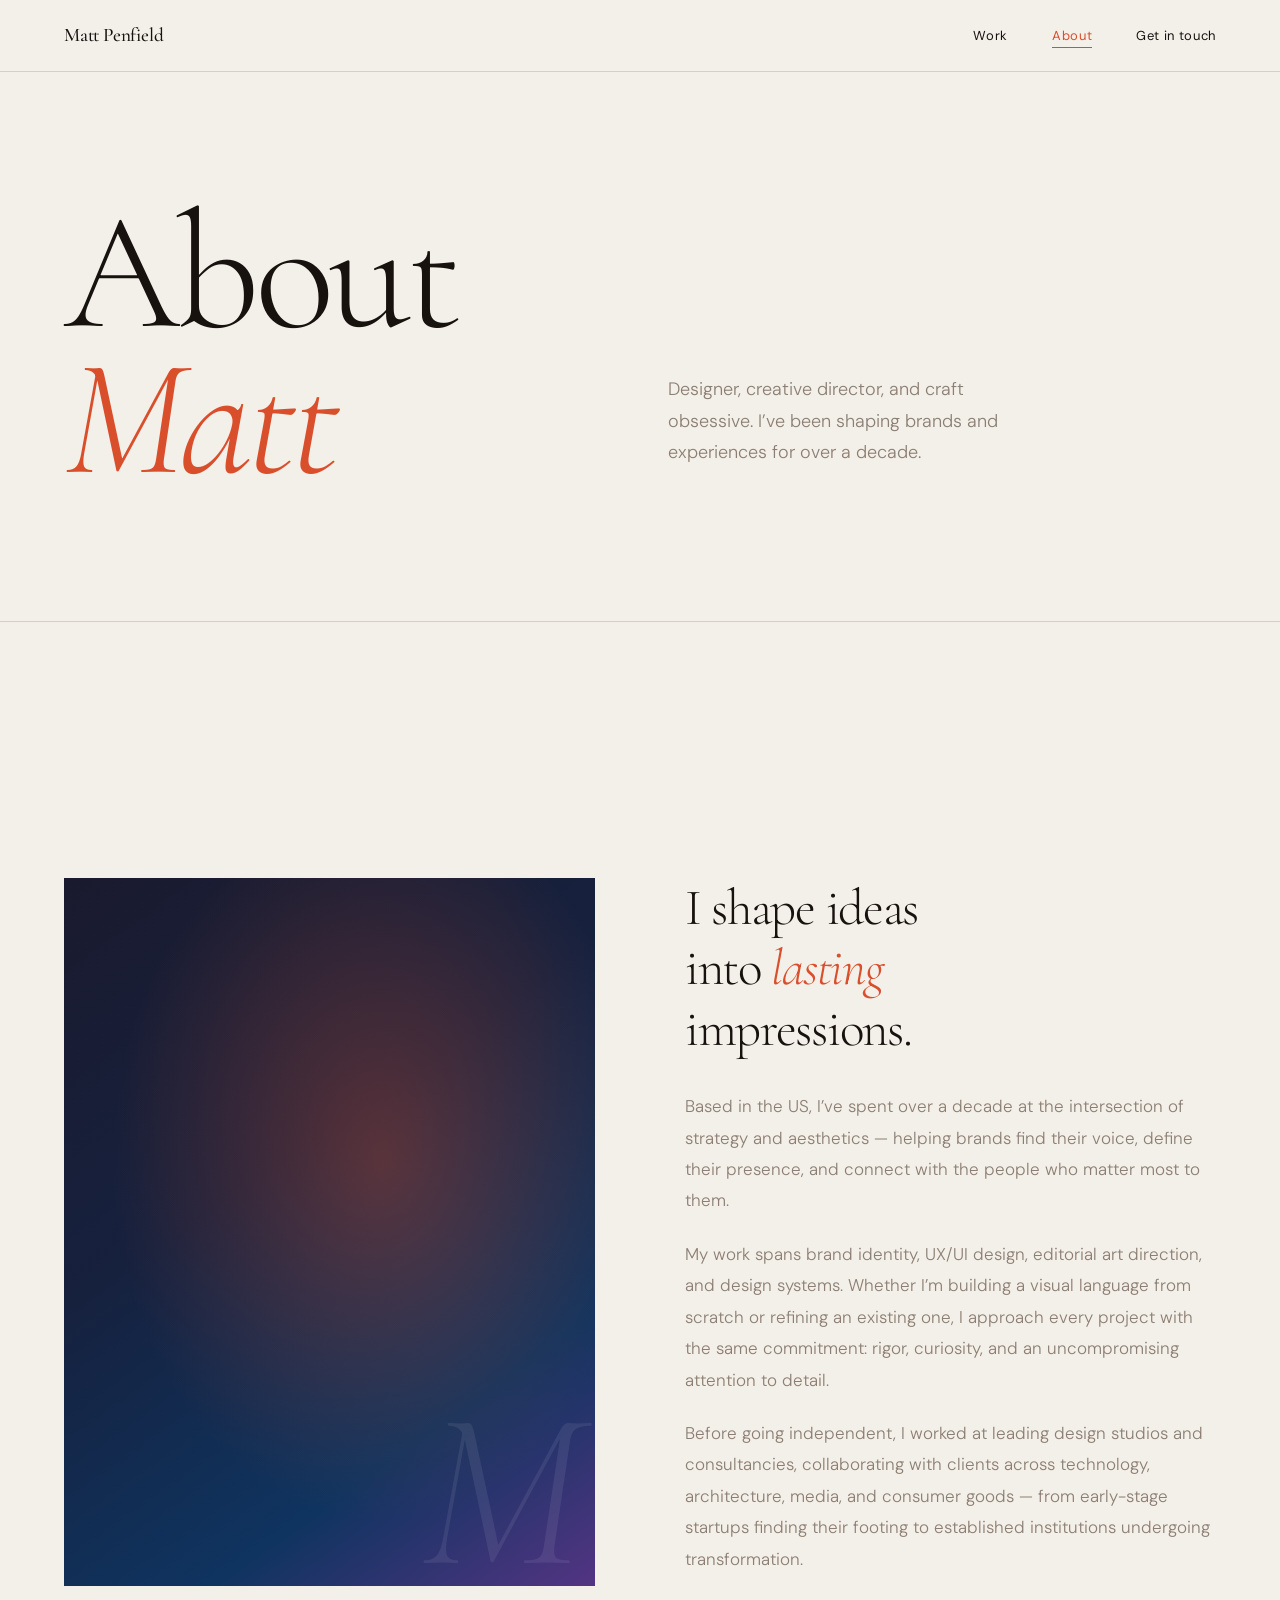
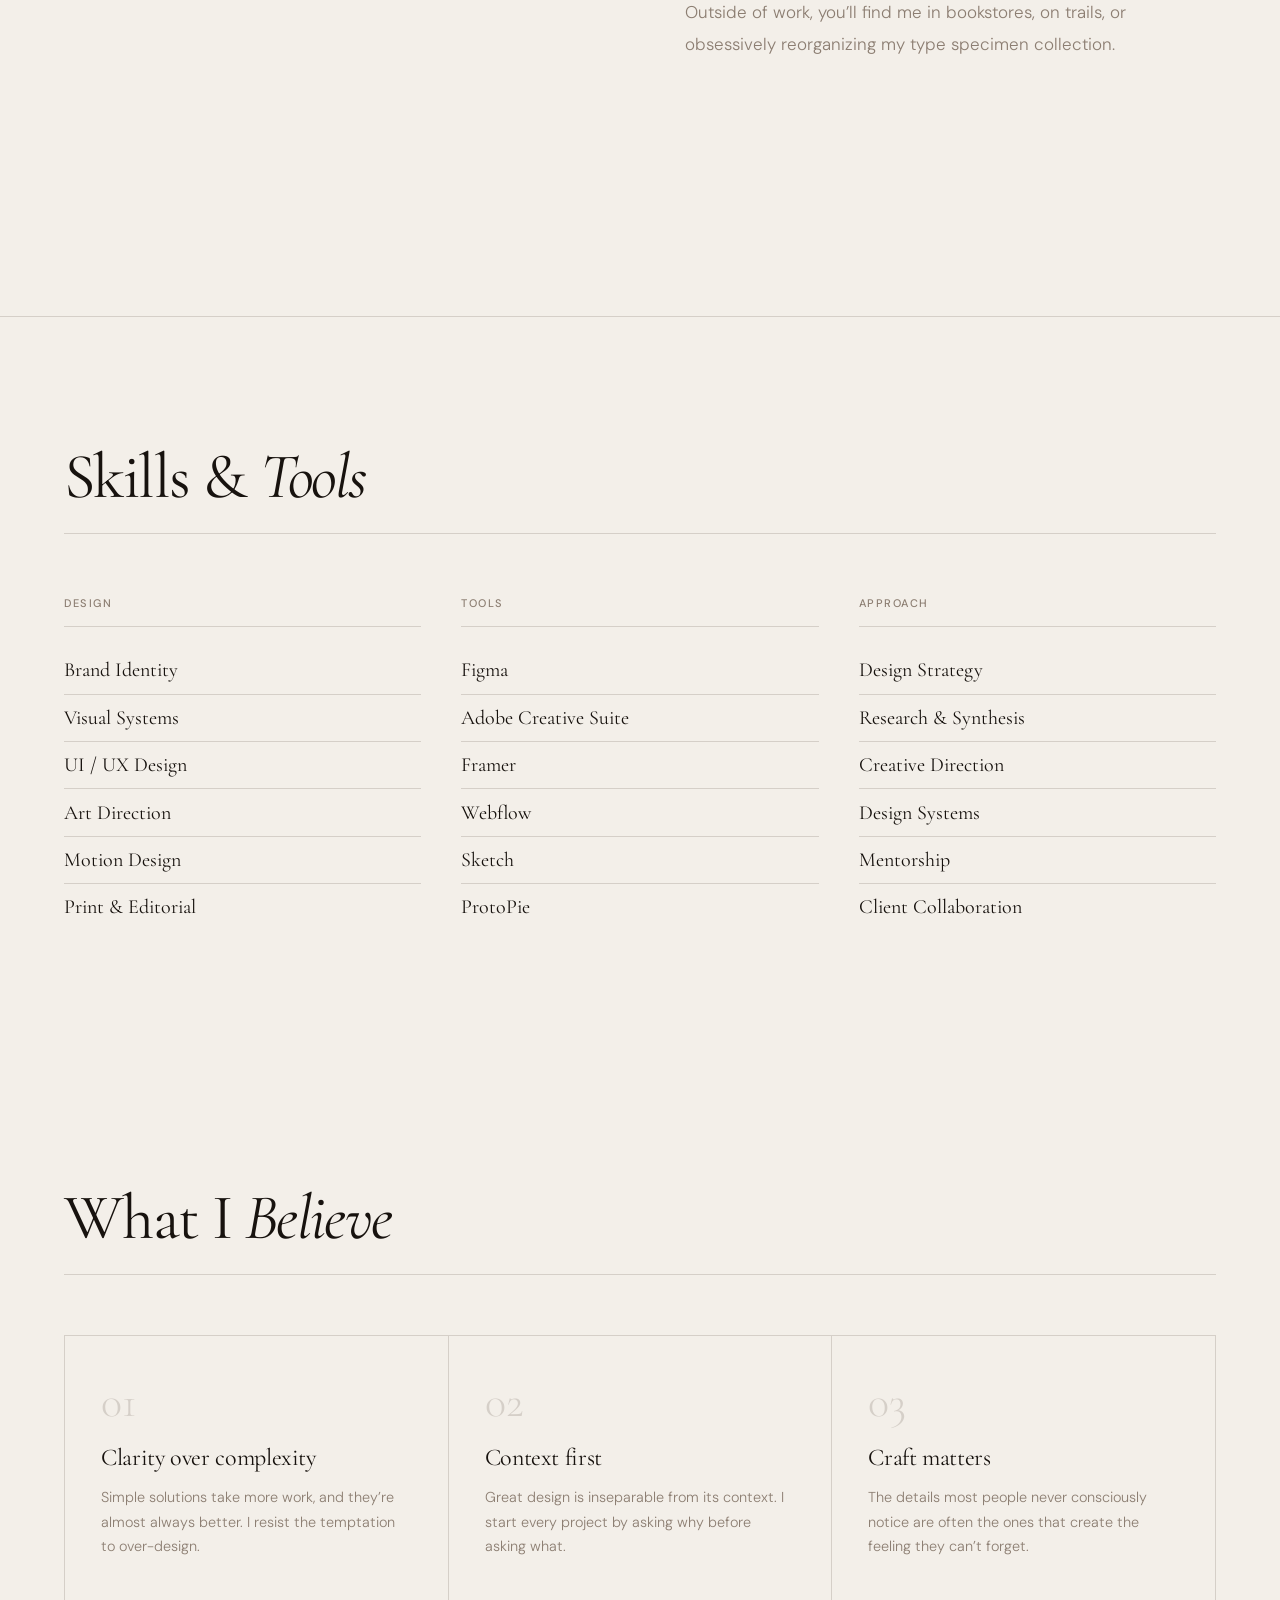
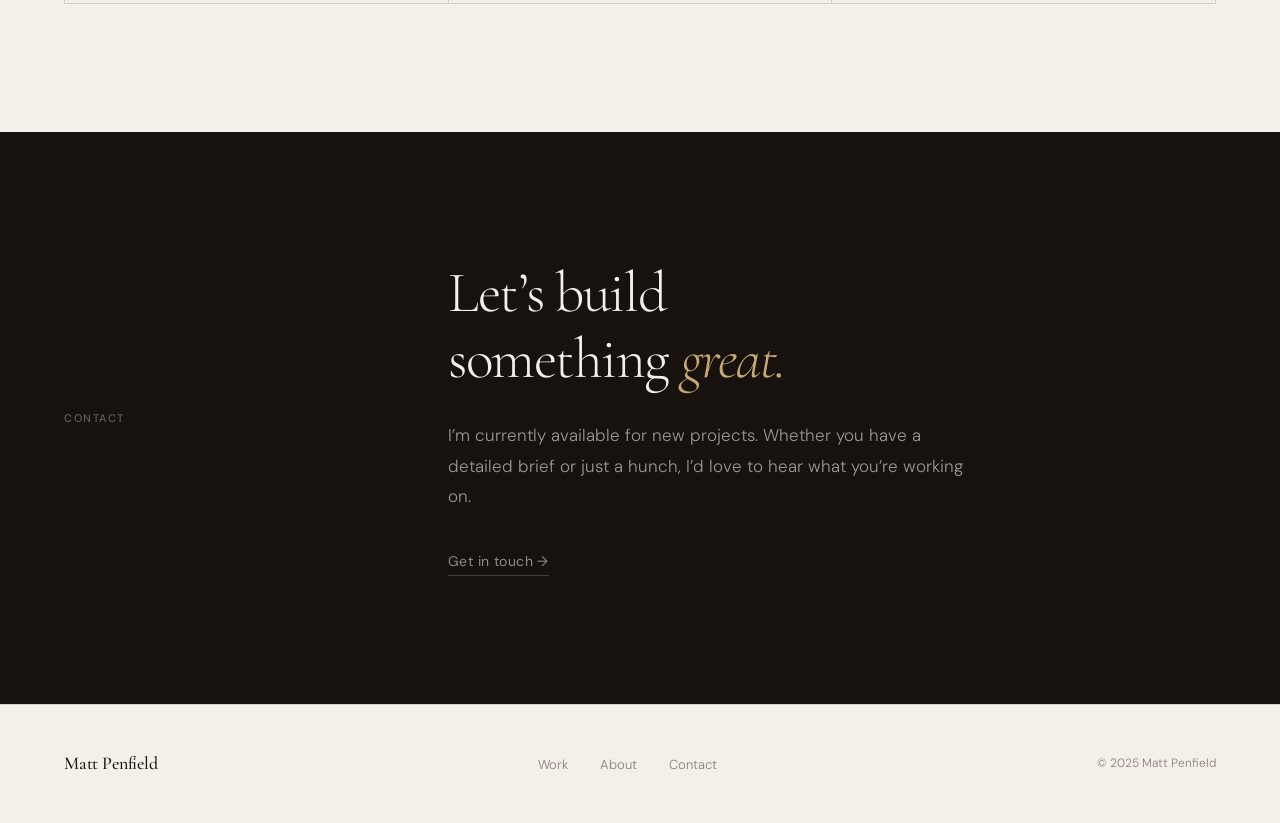
==== pages/about.html @ a6931429 "initial commit" ====
<!DOCTYPE html>
<html lang="en">
<head>
  <meta charset="UTF-8">
  <meta name="viewport" content="width=device-width, initial-scale=1.0">
  <title>About — Matt Penfield</title>
  <link rel="preconnect" href="https://fonts.googleapis.com">
  <link rel="preconnect" href="https://fonts.gstatic.com" crossorigin>
  <link rel="stylesheet" href="../css/style.css">
</head>
<body>

  <!-- NAV -->
  <nav class="site-nav">
    <div class="container">
      <a href="../index.html" class="nav-logo">Matt Penfield</a>
      <ul class="nav-links">
        <li><a href="work.html">Work</a></li>
        <li><a href="about.html" class="active">About</a></li>
        <li><a href="contact.html">Get in touch</a></li>
      </ul>
    </div>
  </nav>

  <!-- PAGE HEADER -->
  <header class="page-header">
    <div class="container">
      <h1 class="page-header-title animate-fade-up delay-1">About<br><em>Matt</em></h1>
      <div class="page-header-right animate-fade-up delay-2">
        <p class="page-header-desc">
          Designer, creative director, and craft obsessive. I&rsquo;ve been shaping brands and experiences for over a decade.
        </p>
      </div>
    </div>
  </header>

  <!-- BIO SECTION -->
  <section class="section">
    <div class="container">
      <div class="about-grid">

        <!-- Photo placeholder -->
        <div class="about-photo fade-in-scroll">
          <div class="about-photo-overlay"></div>
          <span class="about-photo-letter">M</span>
        </div>

        <!-- Content -->
        <div class="about-content fade-in-scroll">
          <h2 class="about-content-head">
            I shape ideas<br>into <em>lasting</em><br>impressions.
          </h2>
          <div class="about-bio">
            <p>
              Based in the US, I&rsquo;ve spent over a decade at the intersection of strategy and aesthetics &mdash; helping brands find their voice, define their presence, and connect with the people who matter most to them.
            </p>
            <p>
              My work spans brand identity, UX/UI design, editorial art direction, and design systems. Whether I&rsquo;m building a visual language from scratch or refining an existing one, I approach every project with the same commitment: rigor, curiosity, and an uncompromising attention to detail.
            </p>
            <p>
              Before going independent, I worked at leading design studios and consultancies, collaborating with clients across technology, architecture, media, and consumer goods &mdash; from early-stage startups finding their footing to established institutions undergoing transformation.
            </p>
            <p>
              Outside of work, you&rsquo;ll find me in bookstores, on trails, or obsessively reorganizing my type specimen collection.
            </p>
          </div>
        </div>

      </div>
    </div>
  </section>

  <!-- SKILLS -->
  <section class="skills-section">
    <div class="container">
      <div class="section-header">
        <h2 class="section-title">Skills &amp; <em>Tools</em></h2>
      </div>
      <div class="skills-grid">

        <div class="fade-in-scroll">
          <div class="skill-group-title">Design</div>
          <ul class="skill-list">
            <li>Brand Identity</li>
            <li>Visual Systems</li>
            <li>UI / UX Design</li>
            <li>Art Direction</li>
            <li>Motion Design</li>
            <li>Print &amp; Editorial</li>
          </ul>
        </div>

        <div class="fade-in-scroll">
          <div class="skill-group-title">Tools</div>
          <ul class="skill-list">
            <li>Figma</li>
            <li>Adobe Creative Suite</li>
            <li>Framer</li>
            <li>Webflow</li>
            <li>Sketch</li>
            <li>ProtoPie</li>
          </ul>
        </div>

        <div class="fade-in-scroll">
          <div class="skill-group-title">Approach</div>
          <ul class="skill-list">
            <li>Design Strategy</li>
            <li>Research &amp; Synthesis</li>
            <li>Creative Direction</li>
            <li>Design Systems</li>
            <li>Mentorship</li>
            <li>Client Collaboration</li>
          </ul>
        </div>

      </div>
    </div>
  </section>

  <!-- VALUES -->
  <section class="section">
    <div class="container">
      <div class="section-header">
        <h2 class="section-title">What I <em>Believe</em></h2>
      </div>
      <div class="services-grid">

        <div class="service-item fade-in-scroll">
          <div class="service-num">01</div>
          <h3 class="service-title">Clarity over complexity</h3>
          <p class="service-desc">Simple solutions take more work, and they&rsquo;re almost always better. I resist the temptation to over-design.</p>
        </div>

        <div class="service-item fade-in-scroll">
          <div class="service-num">02</div>
          <h3 class="service-title">Context first</h3>
          <p class="service-desc">Great design is inseparable from its context. I start every project by asking why before asking what.</p>
        </div>

        <div class="service-item fade-in-scroll">
          <div class="service-num">03</div>
          <h3 class="service-title">Craft matters</h3>
          <p class="service-desc">The details most people never consciously notice are often the ones that create the feeling they can&rsquo;t forget.</p>
        </div>

      </div>
    </div>
  </section>

  <!-- CTA STRIP -->
  <div class="about-strip">
    <div class="container">
      <div class="about-strip-label label">Contact</div>
      <div class="about-strip-content">
        <h2 class="about-strip-title">Let&rsquo;s build<br>something <em>great.</em></h2>
        <p class="about-strip-text">
          I&rsquo;m currently available for new projects. Whether you have a detailed brief or just a hunch, I&rsquo;d love to hear what you&rsquo;re working on.
        </p>
        <a href="contact.html" class="btn-ghost-light">Get in touch &rarr;</a>
      </div>
    </div>
  </div>

  <!-- FOOTER -->
  <footer class="site-footer">
    <div class="container">
      <span class="footer-logo">Matt Penfield</span>
      <ul class="footer-nav">
        <li><a href="work.html">Work</a></li>
        <li><a href="about.html">About</a></li>
        <li><a href="contact.html">Contact</a></li>
      </ul>
      <span class="footer-copy">&copy; 2025 Matt Penfield</span>
    </div>
  </footer>

  <script>
    const observer = new IntersectionObserver((entries) => {
      entries.forEach(entry => {
        if (entry.isIntersecting) {
          entry.target.style.opacity = '1';
          entry.target.style.transform = 'translateY(0)';
          observer.unobserve(entry.target);
        }
      });
    }, { threshold: 0.1 });

    document.querySelectorAll('.fade-in-scroll').forEach(el => {
      el.style.opacity = '0';
      el.style.transform = 'translateY(32px)';
      el.style.transition = 'opacity 0.8s cubic-bezier(0.22, 1, 0.36, 1), transform 0.8s cubic-bezier(0.22, 1, 0.36, 1)';
      observer.observe(el);
    });
  </script>

</body>
</html>
---- css/style.css ----
/* =========================================
   MATT PENFIELD — Personal Site
   Shared Stylesheet
   ========================================= */

@import url('https://fonts.googleapis.com/css2?family=Cormorant+Garamond:ital,wght@0,300;0,400;0,500;0,600;1,300;1,400;1,500;1,600&family=DM+Sans:opsz,wght@9..40,300;9..40,400;9..40,500&display=swap');

/* --- Custom Properties --- */
:root {
  --bg:       #F3EFE9;
  --fg:       #17120E;
  --accent:   #D94F2B;
  --gold:     #C8A96F;
  --muted:    #8C7E72;
  --card-bg:  #ECE7DF;
  --white:    #FAF8F5;
  --border:   #D5CFC8;

  --font-display: 'Cormorant Garamond', Georgia, serif;
  --font-body:    'DM Sans', system-ui, sans-serif;

  --nav-h: 72px;
  --max-w: 1320px;
  --section-pad: clamp(4rem, 10vw, 8rem);
}

/* --- Reset --- */
*, *::before, *::after {
  box-sizing: border-box;
  margin: 0;
  padding: 0;
}

html {
  scroll-behavior: smooth;
  -webkit-text-size-adjust: 100%;
}

body {
  background-color: var(--bg);
  color: var(--fg);
  font-family: var(--font-body);
  font-weight: 300;
  font-size: 1rem;
  line-height: 1.65;
  -webkit-font-smoothing: antialiased;
  overflow-x: hidden;
}

img, video {
  max-width: 100%;
  display: block;
}

a {
  color: inherit;
  text-decoration: none;
}

::selection {
  background-color: var(--accent);
  color: var(--white);
}

/* =========================================
   UTILITY
   ========================================= */

.container {
  width: min(100%, var(--max-w));
  margin-inline: auto;
  padding-inline: clamp(1.5rem, 5vw, 4.5rem);
}

.label {
  font-family: var(--font-body);
  font-size: 0.6875rem;
  font-weight: 500;
  letter-spacing: 0.14em;
  text-transform: uppercase;
  color: var(--muted);
}

/* =========================================
   ANIMATIONS
   ========================================= */

@keyframes fadeUp {
  from { opacity: 0; transform: translateY(30px); }
  to   { opacity: 1; transform: translateY(0); }
}

@keyframes scrollPulse {
  0%, 100% { opacity: 0.5; transform: scaleY(1) translateY(0); }
  50%       { opacity: 1;   transform: scaleY(0.8) translateY(4px); }
}

@keyframes pulse {
  0%, 100% { opacity: 1; transform: scale(1); }
  50%       { opacity: 0.55; transform: scale(0.85); }
}

.animate-fade-up { opacity: 0; animation: fadeUp 0.9s cubic-bezier(0.22, 1, 0.36, 1) forwards; }
.delay-1 { animation-delay: 0.05s; }
.delay-2 { animation-delay: 0.22s; }
.delay-3 { animation-delay: 0.38s; }
.delay-4 { animation-delay: 0.54s; }

/* =========================================
   NAVIGATION
   ========================================= */

.site-nav {
  position: fixed;
  top: 0; left: 0; right: 0;
  height: var(--nav-h);
  z-index: 100;
  background: rgba(243, 239, 233, 0.9);
  backdrop-filter: blur(14px);
  -webkit-backdrop-filter: blur(14px);
  border-bottom: 1px solid var(--border);
  transition: background 0.3s;
}

.site-nav .container {
  height: 100%;
  display: flex;
  align-items: center;
  justify-content: space-between;
}

.nav-logo {
  font-family: var(--font-display);
  font-size: 1.2rem;
  font-weight: 500;
  letter-spacing: -0.01em;
  transition: color 0.2s;
}
.nav-logo:hover { color: var(--accent); }

.nav-links {
  display: flex;
  align-items: center;
  gap: 2.75rem;
  list-style: none;
}

.nav-links a {
  font-size: 0.8125rem;
  font-weight: 400;
  letter-spacing: 0.05em;
  color: var(--fg);
  position: relative;
  padding-bottom: 3px;
  transition: color 0.2s;
}

.nav-links a::after {
  content: '';
  position: absolute;
  bottom: -1px; left: 0;
  width: 0; height: 1px;
  background: var(--accent);
  transition: width 0.32s cubic-bezier(0.22, 1, 0.36, 1);
}

.nav-links a:hover,
.nav-links a.active { color: var(--accent); }

.nav-links a:hover::after,
.nav-links a.active::after { width: 100%; }

/* =========================================
   HERO — INDEX
   ========================================= */

.hero {
  min-height: 100svh;
  padding-top: var(--nav-h);
  display: flex;
  align-items: center;
  position: relative;
  overflow: hidden;
}

.hero .container {
  display: grid;
  grid-template-columns: 1fr 1fr;
  gap: 4rem;
  align-items: center;
  padding-block: var(--section-pad);
}

.hero-eyebrow {
  display: flex;
  align-items: center;
  gap: 0.875rem;
  margin-bottom: 1.75rem;
}

.hero-eyebrow::before {
  content: '';
  display: block;
  width: 2.25rem;
  height: 1px;
  background: var(--accent);
  flex-shrink: 0;
}

.hero-name {
  font-family: var(--font-display);
  font-size: clamp(4.5rem, 10vw, 9.5rem);
  font-weight: 300;
  line-height: 0.92;
  letter-spacing: -0.025em;
  margin-bottom: 2.25rem;
}

.hero-name em {
  font-style: italic;
  color: var(--accent);
}

.hero-bio {
  font-size: clamp(1rem, 1.4vw, 1.125rem);
  line-height: 1.8;
  color: var(--muted);
  max-width: 400px;
  margin-bottom: 2.75rem;
}

.hero-actions {
  display: flex;
  align-items: center;
  gap: 2.25rem;
  flex-wrap: wrap;
}

/* Buttons */
.btn-primary {
  display: inline-flex;
  align-items: center;
  gap: 0.5rem;
  background: var(--fg);
  color: var(--bg);
  padding: 0.9375rem 1.875rem;
  font-family: var(--font-body);
  font-size: 0.8125rem;
  font-weight: 500;
  letter-spacing: 0.06em;
  text-transform: uppercase;
  cursor: pointer;
  transition: background 0.25s, transform 0.22s;
}

.btn-primary:hover {
  background: var(--accent);
  transform: translateY(-2px);
}

.btn-ghost {
  display: inline-flex;
  align-items: center;
  gap: 0.5rem;
  font-size: 0.875rem;
  font-weight: 400;
  letter-spacing: 0.03em;
  color: var(--muted);
  border-bottom: 1px solid var(--border);
  padding-bottom: 2px;
  transition: color 0.2s, border-color 0.2s, gap 0.25s;
}

.btn-ghost:hover {
  color: var(--fg);
  border-color: var(--fg);
  gap: 0.75rem;
}

.btn-ghost-light {
  display: inline-flex;
  align-items: center;
  gap: 0.5rem;
  font-size: 0.875rem;
  font-weight: 400;
  letter-spacing: 0.03em;
  color: rgba(243, 239, 233, 0.55);
  border-bottom: 1px solid rgba(243, 239, 233, 0.2);
  padding-bottom: 2px;
  transition: color 0.2s, border-color 0.2s, gap 0.25s;
}

.btn-ghost-light:hover {
  color: var(--bg);
  border-color: var(--bg);
  gap: 0.75rem;
}

/* Hero graphic (decorative right column) */
.hero-graphic {
  aspect-ratio: 4/5;
  max-height: 580px;
  width: 100%;
  position: relative;
}

.hero-graphic-inner {
  width: 100%;
  height: 100%;
  background: linear-gradient(145deg, #1A1A2E 0%, #16213E 40%, #0F3460 70%, #533483 100%);
  position: relative;
  overflow: hidden;
}

.hero-graphic-overlay {
  position: absolute;
  inset: 0;
  background:
    radial-gradient(ellipse 65% 55% at 25% 55%, rgba(217, 79, 43, 0.4) 0%, transparent 65%),
    radial-gradient(ellipse 45% 60% at 85% 15%, rgba(200, 169, 111, 0.3) 0%, transparent 60%);
}

.hero-graphic-letter {
  position: absolute;
  bottom: -0.08em;
  right: -0.02em;
  font-family: var(--font-display);
  font-style: italic;
  font-size: 16rem;
  font-weight: 300;
  color: rgba(255, 255, 255, 0.07);
  line-height: 1;
  user-select: none;
  pointer-events: none;
}

/* Scroll indicator */
.hero-scroll {
  position: absolute;
  bottom: 2.25rem;
  left: 50%;
  transform: translateX(-50%);
  display: flex;
  flex-direction: column;
  align-items: center;
  gap: 0.75rem;
}

.scroll-line {
  width: 1px;
  height: 56px;
  background: linear-gradient(to bottom, var(--border), transparent);
  animation: scrollPulse 2.2s ease-in-out infinite;
}

.hero-scroll span {
  font-size: 0.625rem;
  letter-spacing: 0.18em;
  text-transform: uppercase;
  color: var(--muted);
}

/* =========================================
   SECTIONS — SHARED
   ========================================= */

.section {
  padding-block: var(--section-pad);
}

.section-header {
  display: flex;
  align-items: baseline;
  justify-content: space-between;
  gap: 1.5rem;
  flex-wrap: wrap;
  margin-bottom: clamp(2.25rem, 5vw, 3.75rem);
  padding-bottom: 1.5rem;
  border-bottom: 1px solid var(--border);
}

.section-title {
  font-family: var(--font-display);
  font-size: clamp(2.5rem, 5vw, 4.25rem);
  font-weight: 400;
  line-height: 1;
  letter-spacing: -0.025em;
}

.section-title em { font-style: italic; }

.section-link {
  font-size: 0.8125rem;
  font-weight: 400;
  letter-spacing: 0.04em;
  color: var(--muted);
  display: flex;
  align-items: center;
  gap: 0.5rem;
  transition: color 0.2s, gap 0.25s;
  white-space: nowrap;
}

.section-link:hover {
  color: var(--accent);
  gap: 0.75rem;
}

/* =========================================
   WORK GRID — INDEX (3-col)
   ========================================= */

.work-grid {
  display: grid;
  grid-template-columns: repeat(3, 1fr);
  gap: 1.75rem;
}

.work-card {
  display: block;
  cursor: pointer;
  transition: transform 0.42s cubic-bezier(0.22, 1, 0.36, 1);
}

.work-card:hover { transform: translateY(-7px); }

.work-card-thumb {
  aspect-ratio: 4/3;
  overflow: hidden;
  margin-bottom: 1.25rem;
  position: relative;
}

.work-card-thumb-inner {
  width: 100%;
  height: 100%;
  transition: transform 0.6s cubic-bezier(0.22, 1, 0.36, 1);
}

.work-card:hover .work-card-thumb-inner { transform: scale(1.05); }

.work-card-overlay {
  position: absolute;
  inset: 0;
  background: transparent;
  transition: background 0.35s;
}

.work-card:hover .work-card-overlay {
  background: rgba(23, 18, 14, 0.22);
}

.work-card-meta {
  display: flex;
  align-items: center;
  justify-content: space-between;
  margin-bottom: 0.4rem;
}

.work-card-category,
.work-card-year {
  font-size: 0.6875rem;
  font-weight: 500;
  letter-spacing: 0.1em;
  text-transform: uppercase;
  color: var(--muted);
}

.work-card-title {
  font-family: var(--font-display);
  font-size: clamp(1.3rem, 2vw, 1.75rem);
  font-weight: 400;
  line-height: 1.15;
  letter-spacing: -0.015em;
  transition: color 0.2s;
}

.work-card:hover .work-card-title { color: var(--accent); }

/* =========================================
   SERVICES GRID
   ========================================= */

.services-grid {
  display: grid;
  grid-template-columns: repeat(3, 1fr);
  gap: 1px;
  background: var(--border);
  border: 1px solid var(--border);
}

.service-item {
  background: var(--bg);
  padding: 2.75rem 2.25rem;
  transition: background 0.3s;
}

.service-item:hover { background: var(--card-bg); }

.service-num {
  font-family: var(--font-display);
  font-size: 2.75rem;
  font-weight: 300;
  line-height: 1;
  color: var(--border);
  margin-bottom: 1.25rem;
  transition: color 0.3s;
}

.service-item:hover .service-num { color: var(--accent); }

.service-title {
  font-family: var(--font-display);
  font-size: 1.5rem;
  font-weight: 400;
  line-height: 1.2;
  letter-spacing: -0.015em;
  margin-bottom: 0.75rem;
}

.service-desc {
  font-size: 0.9rem;
  line-height: 1.7;
  color: var(--muted);
}

/* =========================================
   ABOUT STRIP (dark band)
   ========================================= */

.about-strip {
  padding-block: var(--section-pad);
  background: var(--fg);
  color: var(--bg);
}

.about-strip .container {
  display: grid;
  grid-template-columns: 1fr 2.5fr;
  gap: clamp(2rem, 6vw, 6rem);
  align-items: center;
}

.about-strip-label { color: rgba(243, 239, 233, 0.35); }

.about-strip-title {
  font-family: var(--font-display);
  font-size: clamp(2.25rem, 4.5vw, 4rem);
  font-weight: 300;
  line-height: 1.15;
  letter-spacing: -0.025em;
  margin-bottom: 1.75rem;
}

.about-strip-title em {
  font-style: italic;
  color: var(--gold);
}

.about-strip-text {
  font-size: 1.0625rem;
  line-height: 1.8;
  color: rgba(243, 239, 233, 0.6);
  max-width: 520px;
  margin-bottom: 2.25rem;
}

/* =========================================
   FOOTER
   ========================================= */

.site-footer {
  padding-block: 2.75rem;
  border-top: 1px solid var(--border);
}

.site-footer .container {
  display: flex;
  align-items: center;
  justify-content: space-between;
  flex-wrap: wrap;
  gap: 1.5rem;
}

.footer-logo {
  font-family: var(--font-display);
  font-size: 1.125rem;
  font-weight: 500;
  letter-spacing: -0.01em;
}

.footer-nav {
  display: flex;
  gap: 2rem;
  list-style: none;
}

.footer-nav a {
  font-size: 0.8125rem;
  color: var(--muted);
  transition: color 0.2s;
}

.footer-nav a:hover { color: var(--fg); }

.footer-copy {
  font-size: 0.75rem;
  color: var(--muted);
}

/* =========================================
   PAGE HEADERS (Inner Pages)
   ========================================= */

.page-header {
  padding-top: calc(var(--nav-h) + var(--section-pad));
  padding-bottom: var(--section-pad);
  border-bottom: 1px solid var(--border);
}

.page-header .container {
  display: grid;
  grid-template-columns: 1fr 1fr;
  gap: 3.5rem;
  align-items: end;
}

.page-header-title {
  font-family: var(--font-display);
  font-size: clamp(5rem, 13vw, 12rem);
  font-weight: 300;
  line-height: 0.88;
  letter-spacing: -0.03em;
}

.page-header-title em {
  font-style: italic;
  color: var(--accent);
}

.page-header-desc {
  font-size: 1.125rem;
  line-height: 1.75;
  color: var(--muted);
  max-width: 380px;
  margin-bottom: 1.5rem;
}

/* =========================================
   WORK PAGE — Full Grid
   ========================================= */

.work-full-grid {
  display: grid;
  grid-template-columns: repeat(2, 1fr);
  gap: 3rem;
}

.work-full-card {
  display: block;
  cursor: pointer;
}

.work-full-card-thumb {
  aspect-ratio: 16/10;
  overflow: hidden;
  margin-bottom: 1.5rem;
}

.work-full-card-thumb-inner {
  width: 100%;
  height: 100%;
  transition: transform 0.6s cubic-bezier(0.22, 1, 0.36, 1);
}

.work-full-card:hover .work-full-card-thumb-inner { transform: scale(1.04); }

.work-full-card-head {
  display: flex;
  align-items: baseline;
  justify-content: space-between;
  gap: 1rem;
  margin-bottom: 0.625rem;
}

.work-full-card-title {
  font-family: var(--font-display);
  font-size: clamp(1.5rem, 2.5vw, 2.25rem);
  font-weight: 400;
  line-height: 1.15;
  letter-spacing: -0.02em;
  transition: color 0.2s;
}

.work-full-card:hover .work-full-card-title { color: var(--accent); }

.work-full-card-tags {
  display: flex;
  gap: 0.5rem;
  flex-wrap: wrap;
}

.tag {
  font-size: 0.6875rem;
  font-weight: 500;
  letter-spacing: 0.1em;
  text-transform: uppercase;
  color: var(--muted);
  background: var(--card-bg);
  padding: 0.3em 0.8em;
  border-radius: 100px;
}

/* =========================================
   ABOUT PAGE
   ========================================= */

.about-grid {
  display: grid;
  grid-template-columns: 1fr 1fr;
  gap: clamp(2.5rem, 7vw, 7rem);
  align-items: start;
  padding-block: var(--section-pad);
}

.about-photo {
  aspect-ratio: 3/4;
  background: linear-gradient(145deg, #1A1A2E 0%, #16213E 40%, #0F3460 75%, #533483 100%);
  position: relative;
  overflow: hidden;
}

.about-photo-overlay {
  position: absolute;
  inset: 0;
  background: radial-gradient(ellipse at 60% 40%, rgba(217, 79, 43, 0.35) 0%, transparent 60%);
}

.about-photo-letter {
  position: absolute;
  bottom: -0.08em;
  right: 0.05em;
  font-family: var(--font-display);
  font-style: italic;
  font-size: 14rem;
  font-weight: 300;
  color: rgba(255, 255, 255, 0.08);
  line-height: 1;
  user-select: none;
  pointer-events: none;
}

.about-content-head {
  font-family: var(--font-display);
  font-size: clamp(2rem, 4vw, 3.5rem);
  font-weight: 300;
  line-height: 1.18;
  letter-spacing: -0.025em;
  margin-bottom: 2rem;
}

.about-content-head em {
  font-style: italic;
  color: var(--accent);
}

.about-bio p {
  font-size: 1.0625rem;
  line-height: 1.85;
  color: var(--muted);
  margin-bottom: 1.375rem;
}

.about-bio p:last-child { margin-bottom: 0; }

/* Skills */
.skills-section {
  padding-block: var(--section-pad);
  border-top: 1px solid var(--border);
}

.skills-grid {
  display: grid;
  grid-template-columns: repeat(3, 1fr);
  gap: 2.5rem;
  margin-top: 3rem;
}

.skill-group-title {
  font-size: 0.6875rem;
  font-weight: 500;
  letter-spacing: 0.14em;
  text-transform: uppercase;
  color: var(--muted);
  margin-bottom: 1.25rem;
  padding-bottom: 0.875rem;
  border-bottom: 1px solid var(--border);
}

.skill-list {
  list-style: none;
}

.skill-list li {
  font-family: var(--font-display);
  font-size: 1.25rem;
  font-weight: 400;
  line-height: 1.2;
  border-bottom: 1px solid var(--border);
  padding-block: 0.7rem;
  transition: color 0.2s, padding-left 0.25s;
}

.skill-list li:hover {
  color: var(--accent);
  padding-left: 0.5rem;
}

.skill-list li:last-child { border-bottom: none; }

/* =========================================
   CONTACT PAGE
   ========================================= */

.contact-hero {
  padding-top: calc(var(--nav-h) + var(--section-pad));
  padding-bottom: calc(var(--section-pad) * 0.5);
}

.contact-headline {
  font-family: var(--font-display);
  font-size: clamp(5.5rem, 14vw, 14rem);
  font-weight: 300;
  line-height: 0.88;
  letter-spacing: -0.03em;
}

.contact-headline em {
  font-style: italic;
  color: var(--accent);
}

.contact-grid {
  display: grid;
  grid-template-columns: 1fr 1.6fr;
  gap: clamp(2.5rem, 7vw, 7rem);
  padding-block: var(--section-pad);
  border-top: 1px solid var(--border);
}

.contact-info-label {
  font-size: 0.6875rem;
  font-weight: 500;
  letter-spacing: 0.14em;
  text-transform: uppercase;
  color: var(--muted);
  margin-bottom: 0.5rem;
}

.contact-info-value {
  font-family: var(--font-display);
  font-size: 1.3rem;
  font-weight: 400;
  line-height: 1.5;
  margin-bottom: 2.25rem;
}

.contact-info-value a {
  border-bottom: 1px solid var(--border);
  padding-bottom: 2px;
  display: inline;
  transition: color 0.2s, border-color 0.2s;
}

.contact-info-value a:hover {
  color: var(--accent);
  border-color: var(--accent);
}

.availability-dot {
  display: inline-block;
  width: 7px;
  height: 7px;
  border-radius: 50%;
  background: #3DD68C;
  margin-right: 0.4rem;
  vertical-align: middle;
  animation: pulse 2.2s ease-in-out infinite;
}

/* Contact Form */
.contact-form {
  display: flex;
  flex-direction: column;
  gap: 1.75rem;
}

.form-group {
  display: flex;
  flex-direction: column;
  gap: 0.5rem;
}

.form-label {
  font-size: 0.6875rem;
  font-weight: 500;
  letter-spacing: 0.14em;
  text-transform: uppercase;
  color: var(--muted);
}

.form-input,
.form-textarea {
  background: transparent;
  border: none;
  border-bottom: 1px solid var(--border);
  padding: 0.75rem 0;
  font-family: var(--font-body);
  font-size: 1rem;
  font-weight: 300;
  color: var(--fg);
  outline: none;
  transition: border-color 0.2s;
  width: 100%;
  -webkit-appearance: none;
}

.form-input:focus,
.form-textarea:focus { border-color: var(--accent); }

.form-input::placeholder,
.form-textarea::placeholder {
  color: var(--muted);
  opacity: 0.55;
}

.form-textarea {
  resize: none;
  min-height: 150px;
  line-height: 1.65;
}

.form-submit {
  align-self: flex-start;
  background: var(--fg);
  color: var(--bg);
  border: none;
  padding: 1.0625rem 2.5rem;
  font-family: var(--font-body);
  font-size: 0.8125rem;
  font-weight: 500;
  letter-spacing: 0.08em;
  text-transform: uppercase;
  cursor: pointer;
  transition: background 0.25s, transform 0.22s;
}

.form-submit:hover {
  background: var(--accent);
  transform: translateY(-2px);
}

/* =========================================
   RESPONSIVE
   ========================================= */

@media (max-width: 980px) {
  .hero .container { grid-template-columns: 1fr; }
  .hero-graphic { display: none; }
  .work-grid { grid-template-columns: repeat(2, 1fr); }
  .about-strip .container { grid-template-columns: 1fr; gap: 2rem; }
  .services-grid { grid-template-columns: 1fr; }
  .page-header .container { grid-template-columns: 1fr; gap: 2rem; }
  .work-full-grid { grid-template-columns: 1fr; }
  .about-grid { grid-template-columns: 1fr; }
  .about-photo { max-height: 380px; aspect-ratio: unset; }
  .skills-grid { grid-template-columns: 1fr 1fr; }
  .contact-grid { grid-template-columns: 1fr; }
}

@media (max-width: 600px) {
  .work-grid { grid-template-columns: 1fr; }
  .skills-grid { grid-template-columns: 1fr; }
  .nav-links { gap: 1.5rem; }
  .nav-links li:last-child { display: none; }
  .footer-copy { width: 100%; }
}
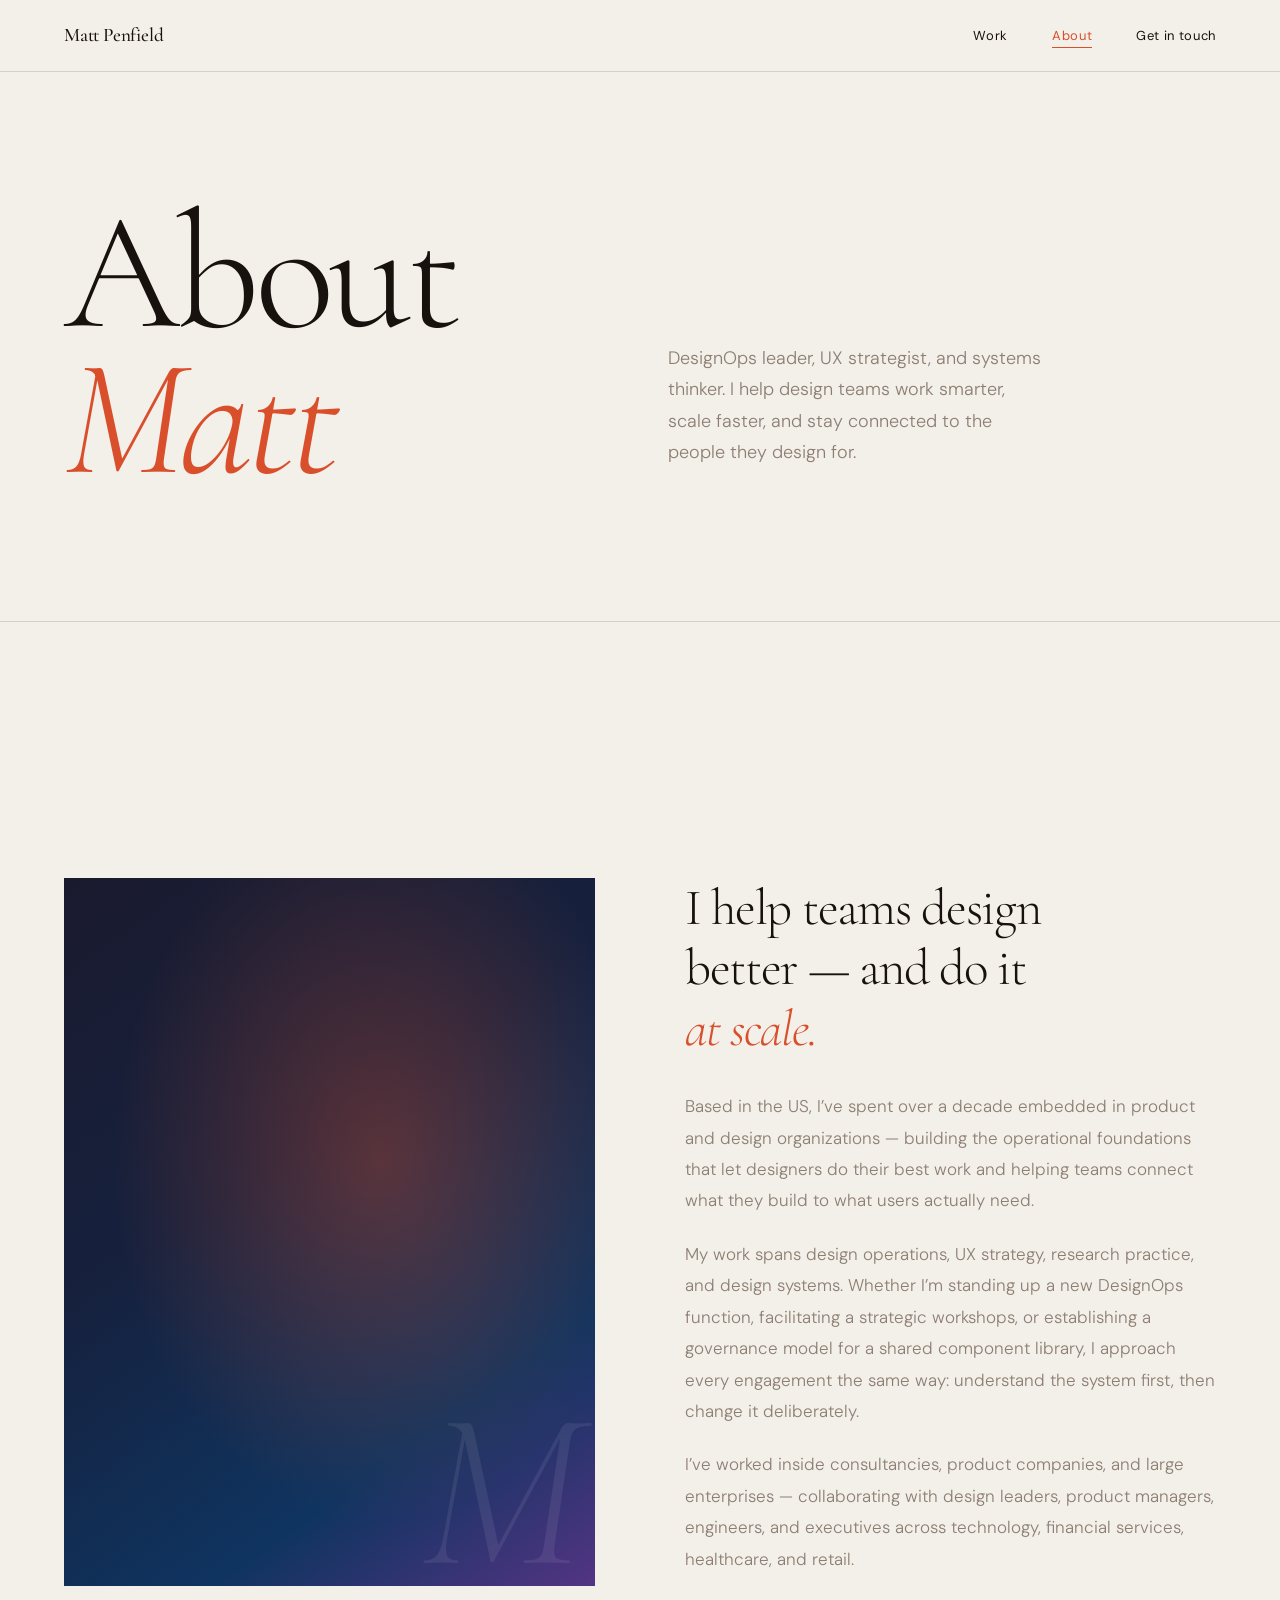
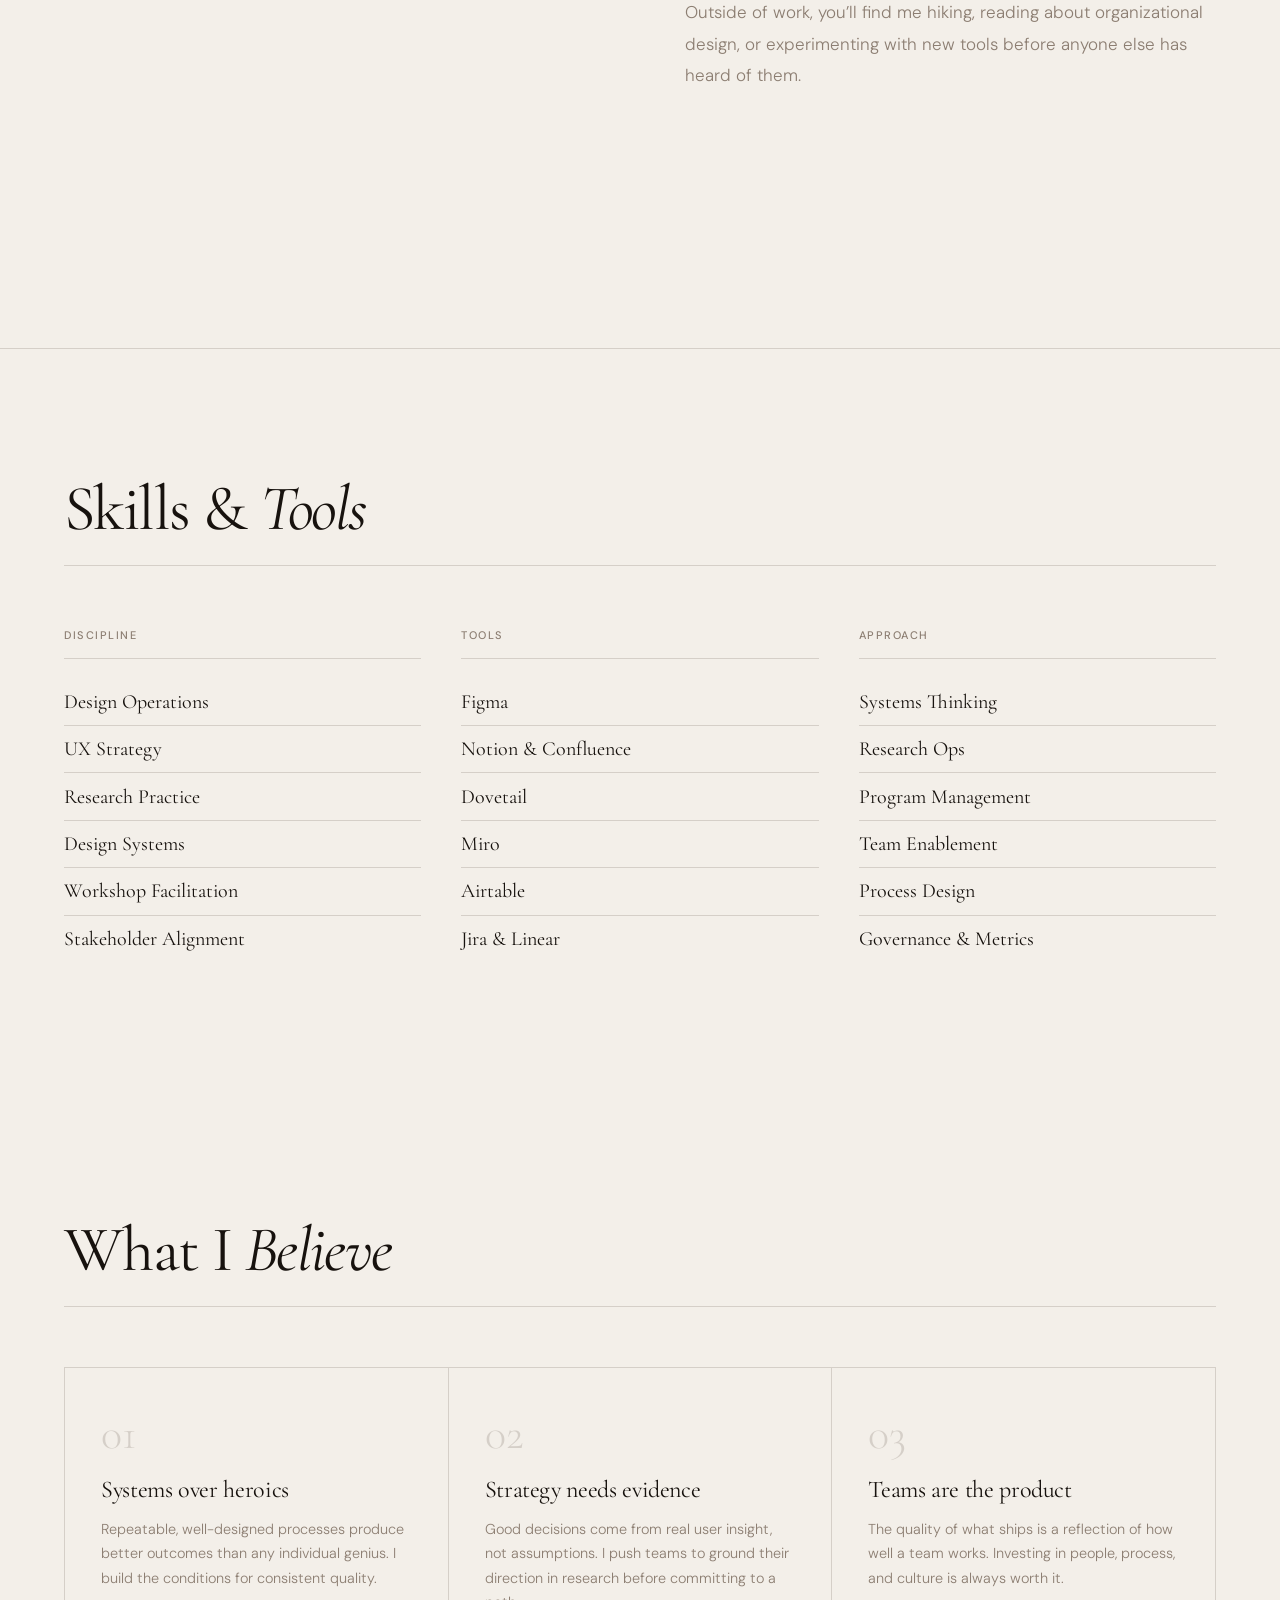
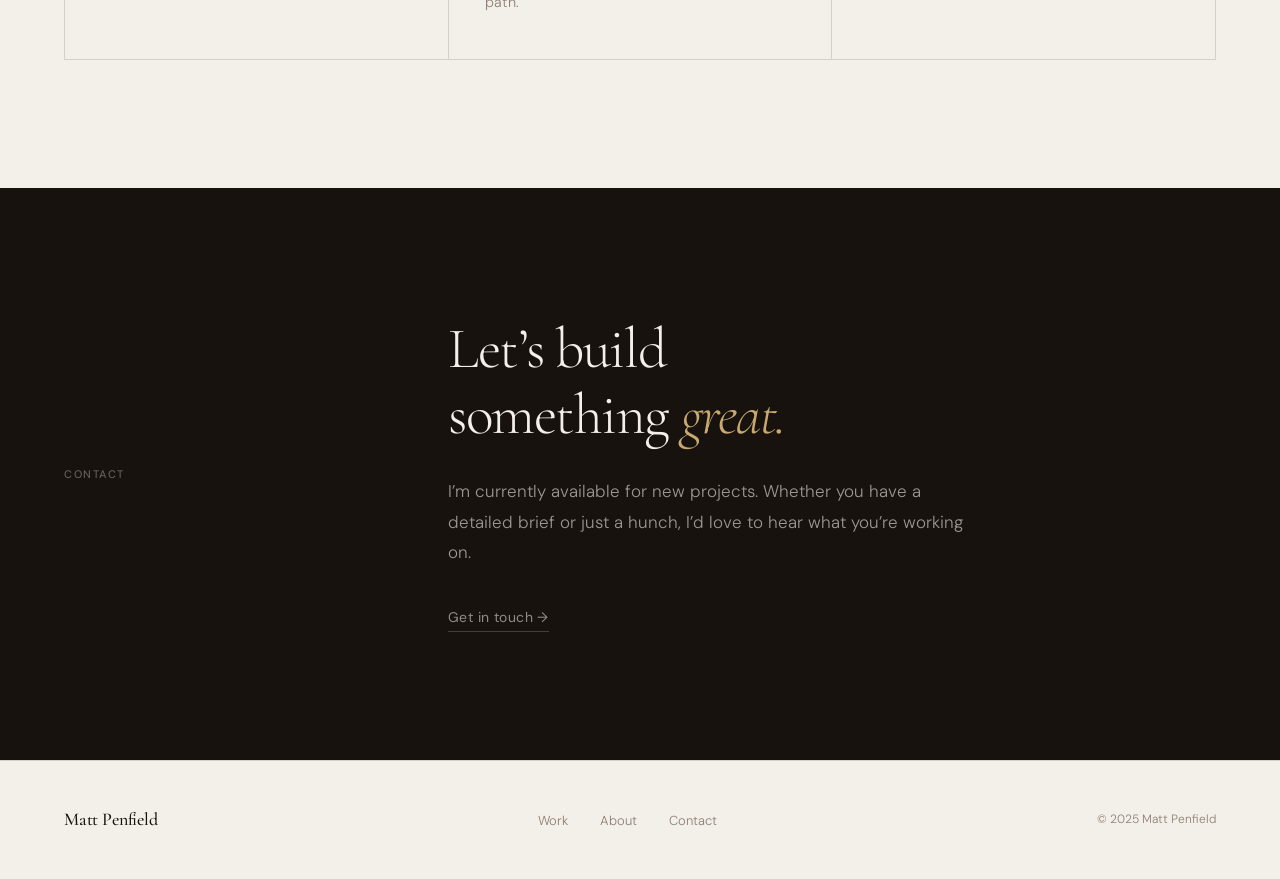
==== commit 0564973a: "Update content across site to reflect DesignOps focus and enhance messaging" ====
--- a/pages/about.html
+++ b/pages/about.html
@@ -28,7 +28,7 @@
       <h1 class="page-header-title animate-fade-up delay-1">About<br><em>Matt</em></h1>
       <div class="page-header-right animate-fade-up delay-2">
         <p class="page-header-desc">
-          Designer, creative director, and craft obsessive. I&rsquo;ve been shaping brands and experiences for over a decade.
+          DesignOps leader, UX strategist, and systems thinker. I help design teams work smarter, scale faster, and stay connected to the people they design for.
         </p>
       </div>
     </div>
@@ -48,20 +48,20 @@
         <!-- Content -->
         <div class="about-content fade-in-scroll">
           <h2 class="about-content-head">
-            I shape ideas<br>into <em>lasting</em><br>impressions.
+            I help teams design<br>better &mdash; and do it<br><em>at scale.</em>
           </h2>
           <div class="about-bio">
             <p>
-              Based in the US, I&rsquo;ve spent over a decade at the intersection of strategy and aesthetics &mdash; helping brands find their voice, define their presence, and connect with the people who matter most to them.
+              Based in the US, I&rsquo;ve spent over a decade embedded in product and design organizations &mdash; building the operational foundations that let designers do their best work and helping teams connect what they build to what users actually need.
             </p>
             <p>
-              My work spans brand identity, UX/UI design, editorial art direction, and design systems. Whether I&rsquo;m building a visual language from scratch or refining an existing one, I approach every project with the same commitment: rigor, curiosity, and an uncompromising attention to detail.
+              My work spans design operations, UX strategy, research practice, and design systems. Whether I&rsquo;m standing up a new DesignOps function, facilitating a strategic workshops, or establishing a governance model for a shared component library, I approach every engagement the same way: understand the system first, then change it deliberately.
             </p>
             <p>
-              Before going independent, I worked at leading design studios and consultancies, collaborating with clients across technology, architecture, media, and consumer goods &mdash; from early-stage startups finding their footing to established institutions undergoing transformation.
+              I&rsquo;ve worked inside consultancies, product companies, and large enterprises &mdash; collaborating with design leaders, product managers, engineers, and executives across technology, financial services, healthcare, and retail.
             </p>
             <p>
-              Outside of work, you&rsquo;ll find me in bookstores, on trails, or obsessively reorganizing my type specimen collection.
+              Outside of work, you&rsquo;ll find me hiking, reading about organizational design, or experimenting with new tools before anyone else has heard of them.
             </p>
           </div>
         </div>
@@ -79,14 +79,14 @@
       <div class="skills-grid">
 
         <div class="fade-in-scroll">
-          <div class="skill-group-title">Design</div>
+          <div class="skill-group-title">Discipline</div>
           <ul class="skill-list">
-            <li>Brand Identity</li>
-            <li>Visual Systems</li>
-            <li>UI / UX Design</li>
-            <li>Art Direction</li>
-            <li>Motion Design</li>
-            <li>Print &amp; Editorial</li>
+            <li>Design Operations</li>
+            <li>UX Strategy</li>
+            <li>Research Practice</li>
+            <li>Design Systems</li>
+            <li>Workshop Facilitation</li>
+            <li>Stakeholder Alignment</li>
           </ul>
         </div>
 
@@ -94,23 +94,23 @@
           <div class="skill-group-title">Tools</div>
           <ul class="skill-list">
             <li>Figma</li>
-            <li>Adobe Creative Suite</li>
-            <li>Framer</li>
-            <li>Webflow</li>
-            <li>Sketch</li>
-            <li>ProtoPie</li>
+            <li>Notion &amp; Confluence</li>
+            <li>Dovetail</li>
+            <li>Miro</li>
+            <li>Airtable</li>
+            <li>Jira &amp; Linear</li>
           </ul>
         </div>
 
         <div class="fade-in-scroll">
           <div class="skill-group-title">Approach</div>
           <ul class="skill-list">
-            <li>Design Strategy</li>
-            <li>Research &amp; Synthesis</li>
-            <li>Creative Direction</li>
-            <li>Design Systems</li>
-            <li>Mentorship</li>
-            <li>Client Collaboration</li>
+            <li>Systems Thinking</li>
+            <li>Research Ops</li>
+            <li>Program Management</li>
+            <li>Team Enablement</li>
+            <li>Process Design</li>
+            <li>Governance &amp; Metrics</li>
           </ul>
         </div>
 
@@ -128,20 +128,20 @@
 
         <div class="service-item fade-in-scroll">
           <div class="service-num">01</div>
-          <h3 class="service-title">Clarity over complexity</h3>
-          <p class="service-desc">Simple solutions take more work, and they&rsquo;re almost always better. I resist the temptation to over-design.</p>
+          <h3 class="service-title">Systems over heroics</h3>
+          <p class="service-desc">Repeatable, well-designed processes produce better outcomes than any individual genius. I build the conditions for consistent quality.</p>
         </div>
 
         <div class="service-item fade-in-scroll">
           <div class="service-num">02</div>
-          <h3 class="service-title">Context first</h3>
-          <p class="service-desc">Great design is inseparable from its context. I start every project by asking why before asking what.</p>
+          <h3 class="service-title">Strategy needs evidence</h3>
+          <p class="service-desc">Good decisions come from real user insight, not assumptions. I push teams to ground their direction in research before committing to a path.</p>
         </div>
 
         <div class="service-item fade-in-scroll">
           <div class="service-num">03</div>
-          <h3 class="service-title">Craft matters</h3>
-          <p class="service-desc">The details most people never consciously notice are often the ones that create the feeling they can&rsquo;t forget.</p>
+          <h3 class="service-title">Teams are the product</h3>
+          <p class="service-desc">The quality of what ships is a reflection of how well a team works. Investing in people, process, and culture is always worth it.</p>
         </div>
 
       </div>
--- a/css/style.css
+++ b/css/style.css
@@ -563,6 +563,139 @@
   color: rgba(243, 239, 233, 0.6);
   max-width: 520px;
   margin-bottom: 2.25rem;
+}
+
+/* =========================================
+   WEATHER WIDGET
+   ========================================= */
+
+.weather-card {
+  background: var(--card-bg);
+  border: 1px solid var(--border);
+  display: flex;
+  align-items: center;
+  justify-content: space-between;
+  gap: 2rem;
+  padding: clamp(1.75rem, 4vw, 2.75rem) clamp(1.75rem, 5vw, 3.5rem);
+  position: relative;
+  overflow: hidden;
+  transition: background 0.3s;
+}
+
+.weather-card::before {
+  content: '';
+  position: absolute;
+  top: 0; left: 0;
+  width: 3px;
+  height: 100%;
+  background: var(--accent);
+}
+
+.weather-card:hover { background: #e8e2d8; }
+
+.weather-loading {
+  display: flex;
+  align-items: center;
+  gap: 0.875rem;
+  color: var(--muted);
+  font-size: 0.8125rem;
+  letter-spacing: 0.07em;
+  text-transform: uppercase;
+}
+
+.weather-dot {
+  width: 7px;
+  height: 7px;
+  border-radius: 50%;
+  background: var(--accent);
+  animation: pulse 1.5s ease-in-out infinite;
+  flex-shrink: 0;
+}
+
+.weather-content {
+  display: flex;
+  align-items: center;
+  justify-content: space-between;
+  width: 100%;
+  gap: 2rem;
+}
+
+.weather-left {
+  display: flex;
+  align-items: center;
+  gap: 1.5rem;
+}
+
+.weather-emoji {
+  width: clamp(48px, 7vw, 64px);
+  height: clamp(48px, 7vw, 64px);
+  flex-shrink: 0;
+  user-select: none;
+}
+
+.weather-emoji svg {
+  width: 100%;
+  height: 100%;
+  display: block;
+}
+
+.weather-temp-group {
+  display: flex;
+  align-items: flex-start;
+  gap: 0.2rem;
+  line-height: 1;
+}
+
+.weather-temp {
+  font-family: var(--font-display);
+  font-size: clamp(3.5rem, 7vw, 5.5rem);
+  font-weight: 300;
+  letter-spacing: -0.04em;
+  line-height: 1;
+  color: var(--fg);
+}
+
+.weather-unit {
+  font-family: var(--font-display);
+  font-size: 1.5rem;
+  font-weight: 300;
+  color: var(--muted);
+  padding-top: 0.5rem;
+}
+
+.weather-right {
+  text-align: right;
+}
+
+.weather-condition {
+  font-family: var(--font-display);
+  font-size: clamp(1.5rem, 2.5vw, 2.25rem);
+  font-weight: 300;
+  font-style: italic;
+  letter-spacing: -0.015em;
+  color: var(--fg);
+  margin-bottom: 0.35rem;
+  line-height: 1.1;
+}
+
+.weather-location {
+  font-size: 0.6875rem;
+  font-weight: 500;
+  letter-spacing: 0.14em;
+  text-transform: uppercase;
+  color: var(--muted);
+}
+
+.weather-error {
+  color: var(--muted);
+  font-size: 0.8125rem;
+  letter-spacing: 0.07em;
+  text-transform: uppercase;
+}
+
+@media (max-width: 540px) {
+  .weather-content { flex-direction: column; align-items: flex-start; gap: 1.25rem; }
+  .weather-right { text-align: left; }
 }
 
 /* =========================================
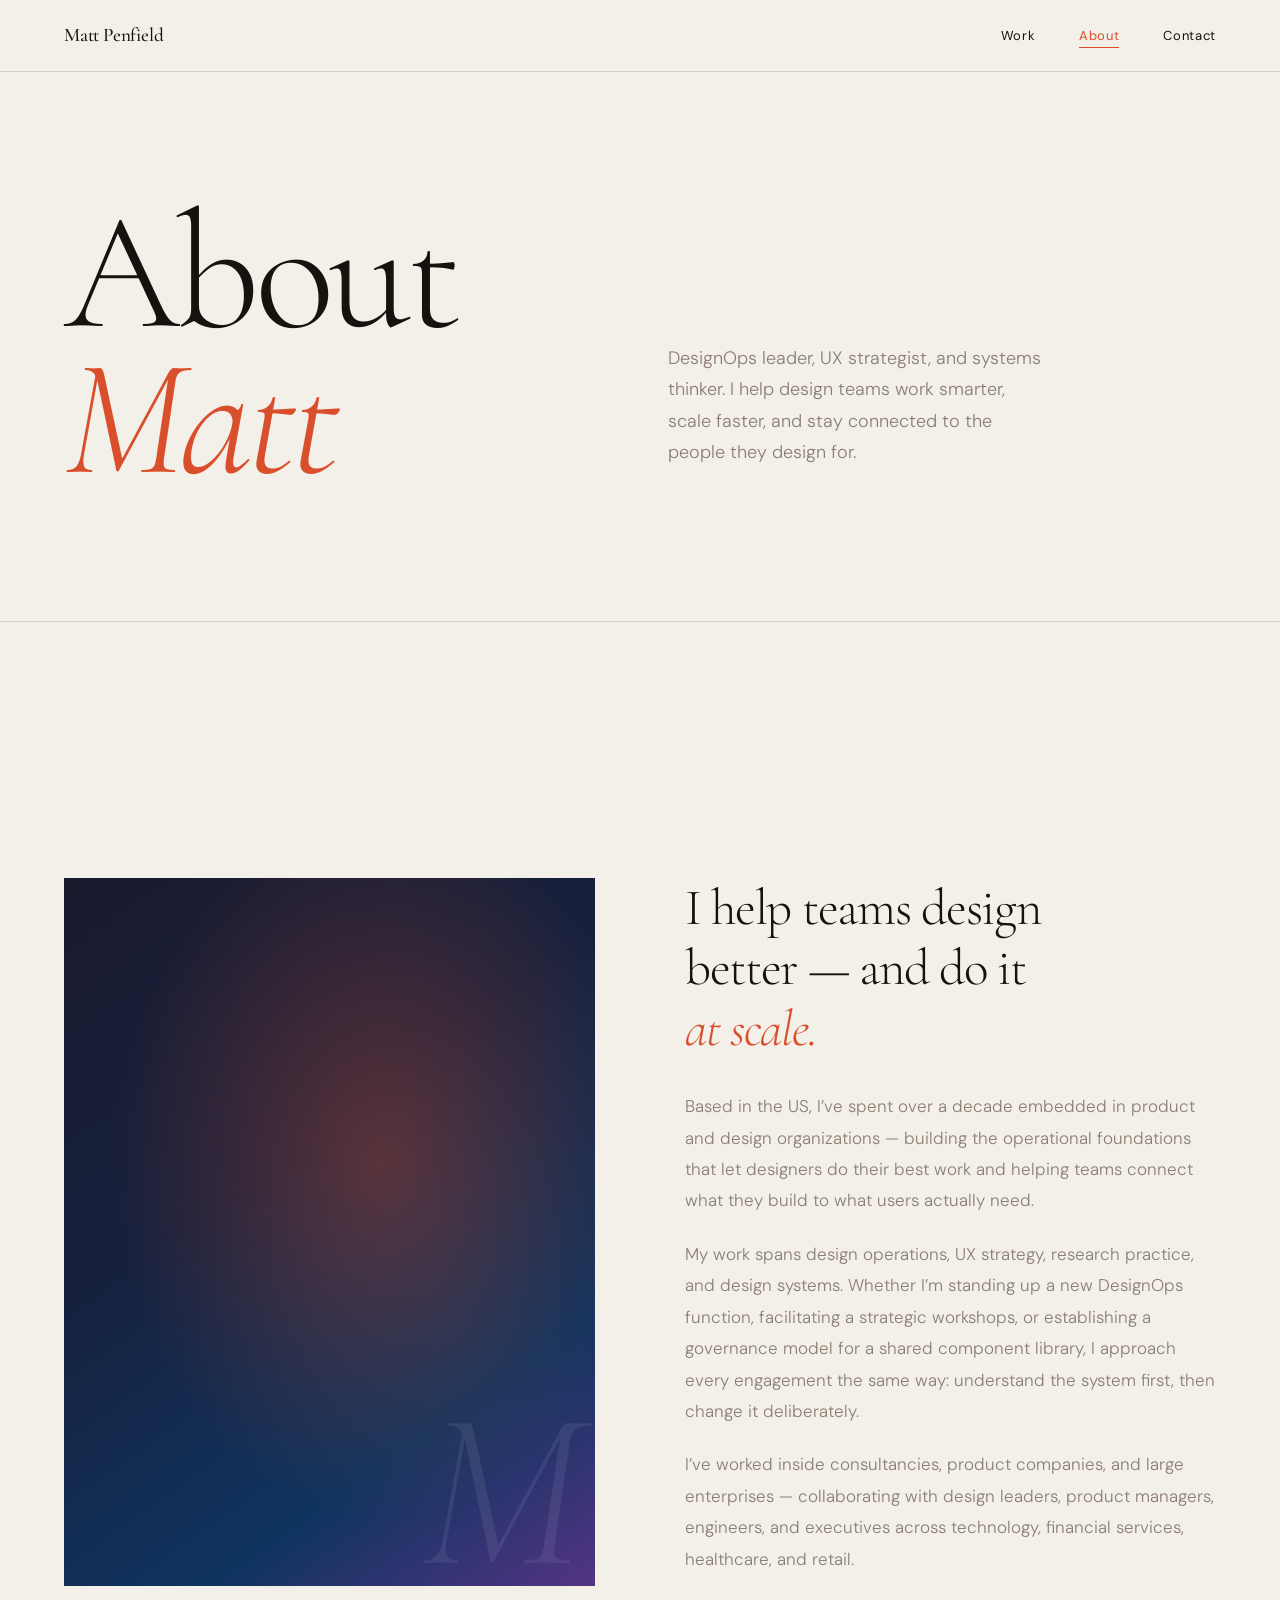
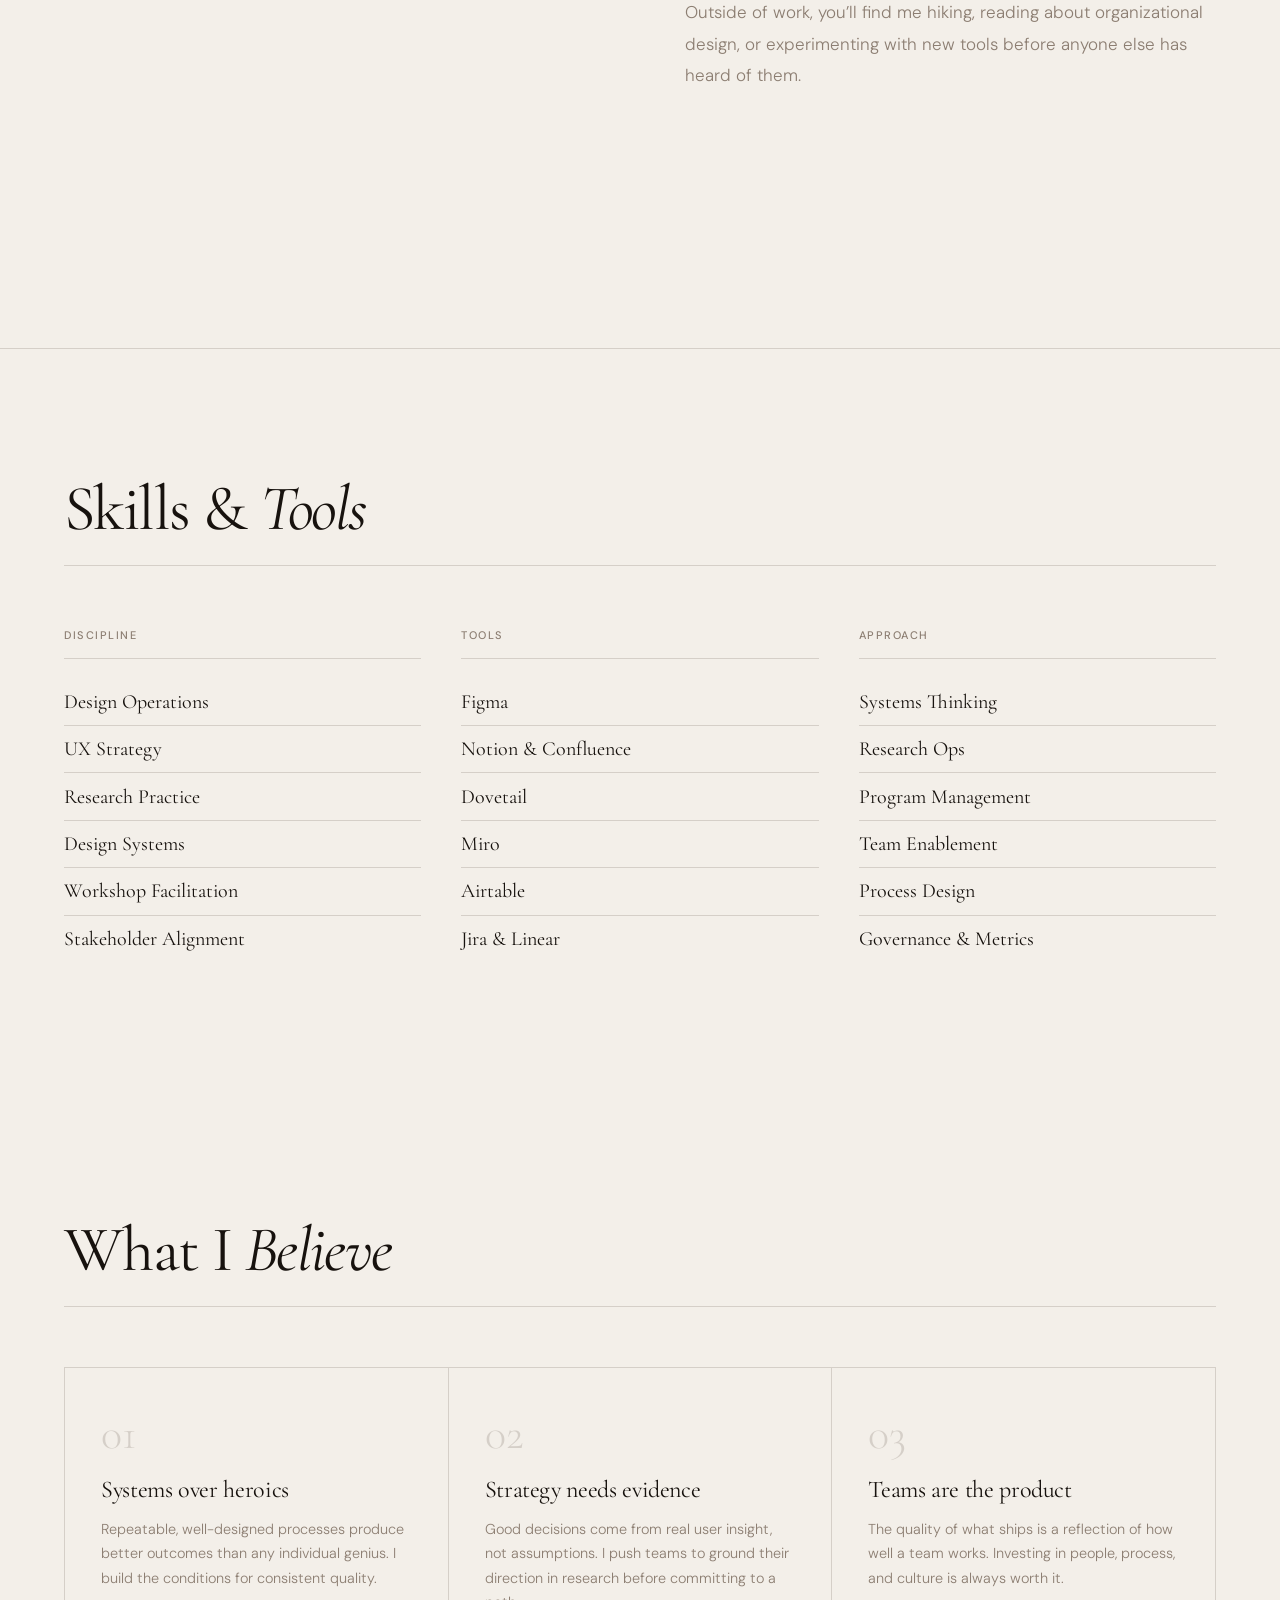
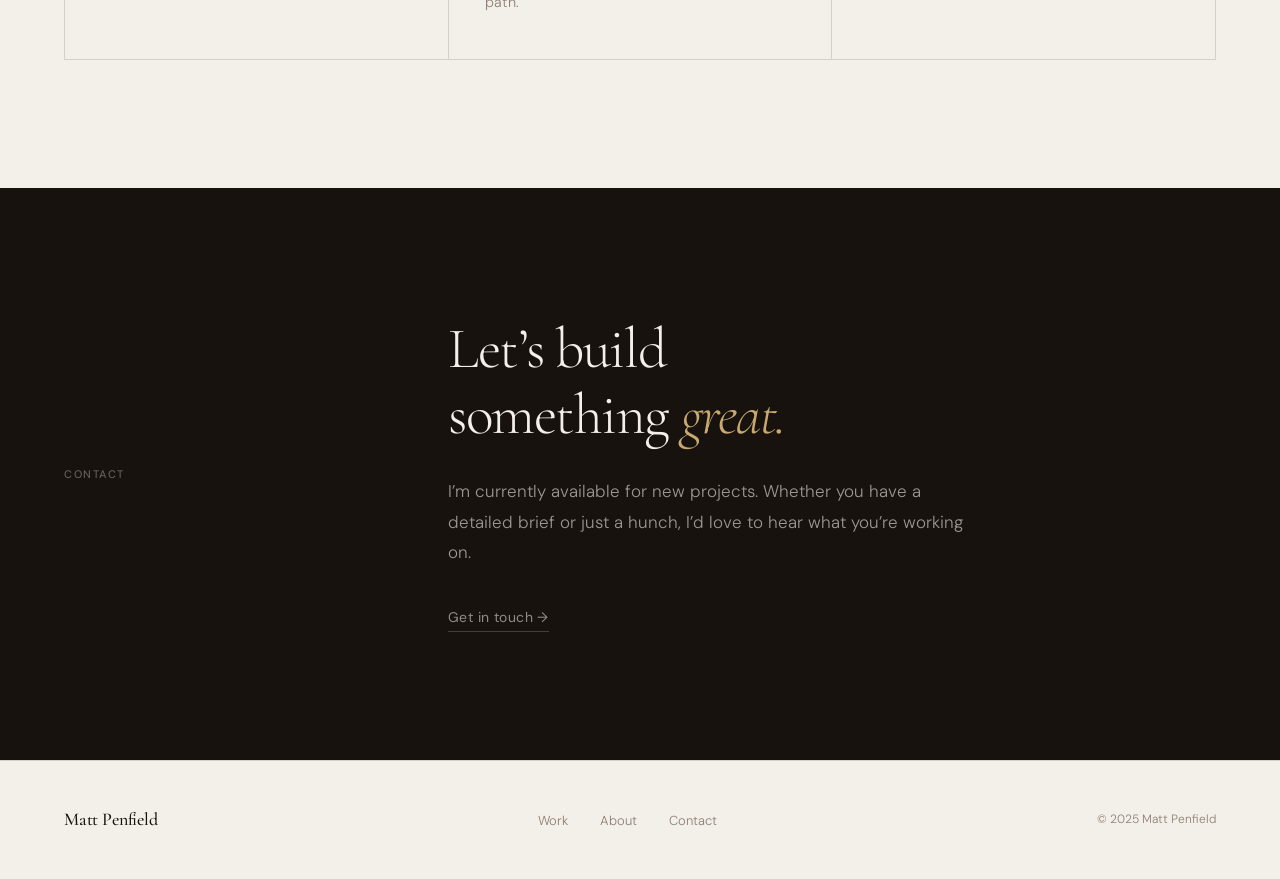
==== commit 570f4b52: "clean up styles and links" ====
--- a/pages/about.html
+++ b/pages/about.html
@@ -17,7 +17,7 @@
       <ul class="nav-links">
         <li><a href="work.html">Work</a></li>
         <li><a href="about.html" class="active">About</a></li>
-        <li><a href="contact.html">Get in touch</a></li>
+        <li><a href="contact.html">Contact</a></li>
       </ul>
     </div>
   </nav>
--- a/css/style.css
+++ b/css/style.css
@@ -20,7 +20,7 @@
   --font-body:    'DM Sans', system-ui, sans-serif;
 
   --nav-h: 72px;
-  --max-w: 1320px;
+  --max-w: 1480px;
   --section-pad: clamp(4rem, 10vw, 8rem);
 }
 
@@ -127,6 +127,7 @@
   display: flex;
   align-items: center;
   justify-content: space-between;
+  position: relative;
 }
 
 .nav-logo {
@@ -296,42 +297,29 @@
   gap: 0.75rem;
 }
 
-/* Hero graphic (decorative right column) */
+/* Hero graphic — headshot column */
 .hero-graphic {
-  aspect-ratio: 4/5;
-  max-height: 580px;
+  display: flex;
+  align-items: center;
+  justify-content: center;
   width: 100%;
-  position: relative;
-}
-
-.hero-graphic-inner {
+}
+
+.hero-headshot {
+  width: min(420px, 90%);
+  aspect-ratio: 1;
+  border-radius: 50%;
+  overflow: hidden;
+  border: 1px solid var(--border);
+  box-shadow: 0 24px 64px rgba(23, 18, 14, 0.12);
+}
+
+.hero-headshot img {
   width: 100%;
   height: 100%;
-  background: linear-gradient(145deg, #1A1A2E 0%, #16213E 40%, #0F3460 70%, #533483 100%);
-  position: relative;
-  overflow: hidden;
-}
-
-.hero-graphic-overlay {
-  position: absolute;
-  inset: 0;
-  background:
-    radial-gradient(ellipse 65% 55% at 25% 55%, rgba(217, 79, 43, 0.4) 0%, transparent 65%),
-    radial-gradient(ellipse 45% 60% at 85% 15%, rgba(200, 169, 111, 0.3) 0%, transparent 60%);
-}
-
-.hero-graphic-letter {
-  position: absolute;
-  bottom: -0.08em;
-  right: -0.02em;
-  font-family: var(--font-display);
-  font-style: italic;
-  font-size: 16rem;
-  font-weight: 300;
-  color: rgba(255, 255, 255, 0.07);
-  line-height: 1;
-  user-select: none;
-  pointer-events: none;
+  object-fit: cover;
+  object-position: center 18%;
+  display: block;
 }
 
 /* Scroll indicator */
@@ -431,19 +419,23 @@
   position: relative;
 }
 
-.work-card-thumb-inner {
+.work-card-thumb-inner,
+.work-card-thumb img {
   width: 100%;
   height: 100%;
+  object-fit: cover;
   transition: transform 0.6s cubic-bezier(0.22, 1, 0.36, 1);
 }
 
-.work-card:hover .work-card-thumb-inner { transform: scale(1.05); }
+.work-card:hover .work-card-thumb-inner,
+.work-card:hover .work-card-thumb img { transform: scale(1.05); }
 
 .work-card-overlay {
   position: absolute;
   inset: 0;
   background: transparent;
   transition: background 0.35s;
+  z-index: 1;
 }
 
 .work-card:hover .work-card-overlay {
@@ -566,136 +558,103 @@
 }
 
 /* =========================================
-   WEATHER WIDGET
-   ========================================= */
-
-.weather-card {
-  background: var(--card-bg);
-  border: 1px solid var(--border);
-  display: flex;
-  align-items: center;
-  justify-content: space-between;
-  gap: 2rem;
-  padding: clamp(1.75rem, 4vw, 2.75rem) clamp(1.75rem, 5vw, 3.5rem);
-  position: relative;
-  overflow: hidden;
-  transition: background 0.3s;
-}
-
-.weather-card::before {
-  content: '';
+   WEATHER — NAV INLINE
+   ========================================= */
+
+.nav-weather {
   position: absolute;
-  top: 0; left: 0;
-  width: 3px;
-  height: 100%;
-  background: var(--accent);
-}
-
-.weather-card:hover { background: #e8e2d8; }
-
-.weather-loading {
-  display: flex;
-  align-items: center;
-  gap: 0.875rem;
-  color: var(--muted);
-  font-size: 0.8125rem;
-  letter-spacing: 0.07em;
-  text-transform: uppercase;
+  left: 50%;
+  transform: translateX(-50%);
+  display: flex;
+  align-items: center;
+  gap: 0.625rem;
+  pointer-events: none;
+}
+
+.nav-weather-label {
+  font-size: 0.625rem;
+  font-weight: 500;
+  letter-spacing: 0.14em;
+  text-transform: uppercase;
+  color: var(--muted);
+  padding-right: 0.5rem;
+  border-right: 1px solid var(--border);
+}
+
+.nav-weather-loading {
+  display: flex;
+  align-items: center;
 }
 
 .weather-dot {
-  width: 7px;
-  height: 7px;
+  width: 6px;
+  height: 6px;
   border-radius: 50%;
   background: var(--accent);
   animation: pulse 1.5s ease-in-out infinite;
-  flex-shrink: 0;
-}
-
-.weather-content {
-  display: flex;
-  align-items: center;
-  justify-content: space-between;
-  width: 100%;
-  gap: 2rem;
-}
-
-.weather-left {
-  display: flex;
-  align-items: center;
-  gap: 1.5rem;
-}
-
-.weather-emoji {
-  width: clamp(48px, 7vw, 64px);
-  height: clamp(48px, 7vw, 64px);
+}
+
+.nav-weather-content {
+  display: flex;
+  align-items: center;
+  gap: 0.45rem;
+}
+
+.nav-weather-icon {
+  width: 20px;
+  height: 20px;
   flex-shrink: 0;
   user-select: none;
 }
 
-.weather-emoji svg {
+.nav-weather-icon svg {
   width: 100%;
   height: 100%;
   display: block;
 }
 
-.weather-temp-group {
-  display: flex;
-  align-items: flex-start;
-  gap: 0.2rem;
-  line-height: 1;
-}
-
-.weather-temp {
-  font-family: var(--font-display);
-  font-size: clamp(3.5rem, 7vw, 5.5rem);
+.nav-weather-temp {
+  font-family: var(--font-display);
+  font-size: 1.25rem;
   font-weight: 300;
-  letter-spacing: -0.04em;
+  letter-spacing: -0.02em;
   line-height: 1;
   color: var(--fg);
 }
 
-.weather-unit {
-  font-family: var(--font-display);
-  font-size: 1.5rem;
+.nav-weather-unit {
+  font-family: var(--font-display);
+  font-size: 0.75rem;
   font-weight: 300;
   color: var(--muted);
-  padding-top: 0.5rem;
-}
-
-.weather-right {
-  text-align: right;
-}
-
-.weather-condition {
-  font-family: var(--font-display);
-  font-size: clamp(1.5rem, 2.5vw, 2.25rem);
-  font-weight: 300;
-  font-style: italic;
-  letter-spacing: -0.015em;
-  color: var(--fg);
-  margin-bottom: 0.35rem;
-  line-height: 1.1;
-}
-
-.weather-location {
+  align-self: flex-start;
+  padding-top: 0.1em;
+  margin-right: 0.2rem;
+}
+
+.nav-weather-sep {
+  color: var(--border);
+  font-size: 0.75rem;
+  line-height: 1;
+}
+
+.nav-weather-location {
   font-size: 0.6875rem;
-  font-weight: 500;
-  letter-spacing: 0.14em;
-  text-transform: uppercase;
-  color: var(--muted);
-}
-
-.weather-error {
-  color: var(--muted);
-  font-size: 0.8125rem;
-  letter-spacing: 0.07em;
-  text-transform: uppercase;
-}
-
-@media (max-width: 540px) {
-  .weather-content { flex-direction: column; align-items: flex-start; gap: 1.25rem; }
-  .weather-right { text-align: left; }
+  font-weight: 400;
+  letter-spacing: 0.1em;
+  text-transform: uppercase;
+  color: var(--muted);
+}
+
+.nav-weather-error {
+  font-size: 0.6875rem;
+  letter-spacing: 0.08em;
+  text-transform: uppercase;
+  color: var(--muted);
+}
+
+@media (max-width: 760px) {
+  .nav-weather { display: none; }
 }
 
 /* =========================================
@@ -785,8 +744,8 @@
 
 .work-full-grid {
   display: grid;
-  grid-template-columns: repeat(2, 1fr);
-  gap: 3rem;
+  grid-template-columns: repeat(3, 1fr);
+  gap: 2rem;
 }
 
 .work-full-card {
@@ -800,13 +759,17 @@
   margin-bottom: 1.5rem;
 }
 
-.work-full-card-thumb-inner {
+.work-full-card-thumb-inner,
+.work-full-card-thumb img {
   width: 100%;
   height: 100%;
+  object-fit: cover;
   transition: transform 0.6s cubic-bezier(0.22, 1, 0.36, 1);
-}
-
-.work-full-card:hover .work-full-card-thumb-inner { transform: scale(1.04); }
+  display: block;
+}
+
+.work-full-card:hover .work-full-card-thumb-inner,
+.work-full-card:hover .work-full-card-thumb img { transform: scale(1.04); }
 
 .work-full-card-head {
   display: flex;
@@ -818,7 +781,7 @@
 
 .work-full-card-title {
   font-family: var(--font-display);
-  font-size: clamp(1.5rem, 2.5vw, 2.25rem);
+  font-size: clamp(1.25rem, 1.6vw, 1.75rem);
   font-weight: 400;
   line-height: 1.15;
   letter-spacing: -0.02em;
@@ -831,6 +794,13 @@
   display: flex;
   gap: 0.5rem;
   flex-wrap: wrap;
+  margin-bottom: 1rem;
+}
+
+.work-full-card-desc {
+  font-size: 0.9375rem;
+  line-height: 1.75;
+  color: var(--muted);
 }
 
 .tag {
@@ -1104,7 +1074,7 @@
   .about-strip .container { grid-template-columns: 1fr; gap: 2rem; }
   .services-grid { grid-template-columns: 1fr; }
   .page-header .container { grid-template-columns: 1fr; gap: 2rem; }
-  .work-full-grid { grid-template-columns: 1fr; }
+  .work-full-grid { grid-template-columns: repeat(2, 1fr); }
   .about-grid { grid-template-columns: 1fr; }
   .about-photo { max-height: 380px; aspect-ratio: unset; }
   .skills-grid { grid-template-columns: 1fr 1fr; }
@@ -1113,6 +1083,7 @@
 
 @media (max-width: 600px) {
   .work-grid { grid-template-columns: 1fr; }
+  .work-full-grid { grid-template-columns: 1fr; }
   .skills-grid { grid-template-columns: 1fr; }
   .nav-links { gap: 1.5rem; }
   .nav-links li:last-child { display: none; }
